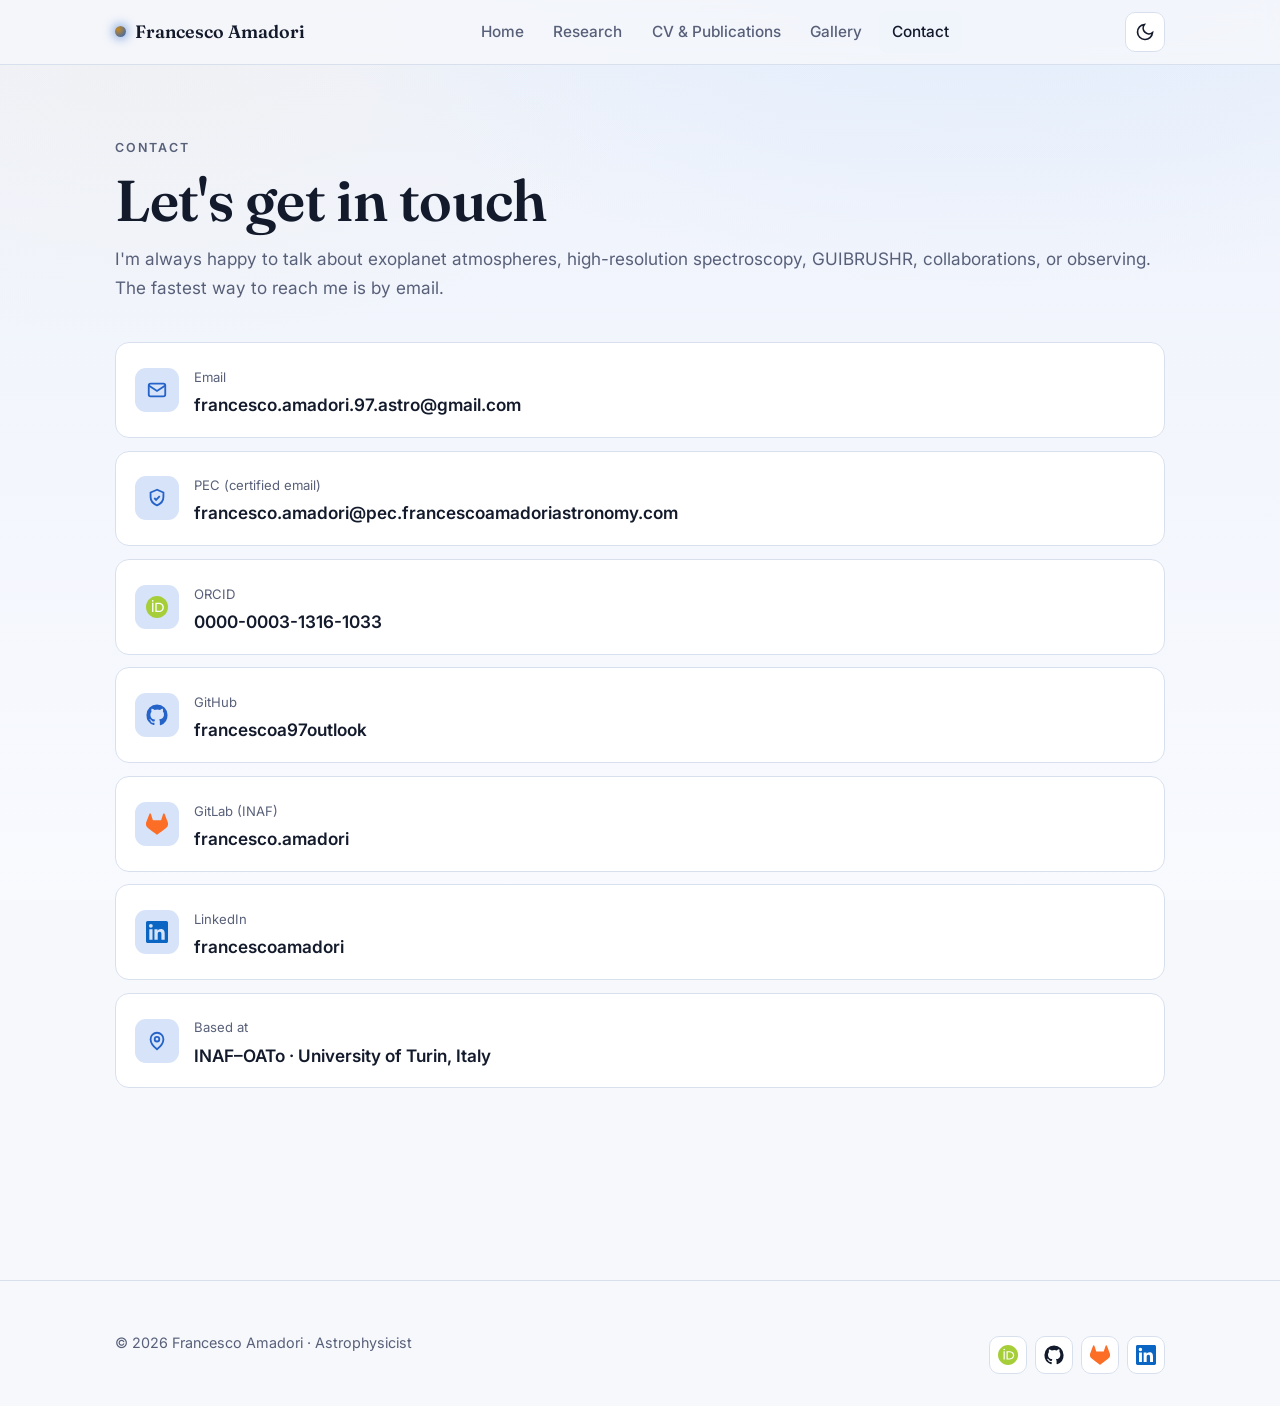
==== contact.html @ 899333a4 "First commit" ====
<!DOCTYPE html>
<html lang="en" data-theme="dark">
<head>
<meta charset="utf-8">
<meta name="viewport" content="width=device-width, initial-scale=1">
<title>Contact · Francesco Amadori</title>
<meta name="description" content="Get in touch with Francesco Amadori: email, PEC, ORCID, GitHub, GitLab and LinkedIn.">
<link rel="canonical" href="https://www.francescoamadoriastronomy.com/contact.html">
<meta property="og:type" content="website">
<meta property="og:title" content="Contact · Francesco Amadori">
<meta property="og:description" content="Email, PEC, ORCID, GitHub, GitLab and LinkedIn.">
<meta property="og:image" content="https://www.francescoamadoriastronomy.com/assets/img/Profilo1.jpeg">
<link rel="icon" href="favicon.svg" type="image/svg+xml">
<link rel="preconnect" href="https://fonts.googleapis.com">
<link rel="preconnect" href="https://fonts.gstatic.com" crossorigin>
<link href="https://fonts.googleapis.com/css2?family=Fraunces:opsz,wght@9..144,500;9..144,600;9..144,700&family=Inter:wght@400;500;600;700&display=swap" rel="stylesheet">
<link rel="stylesheet" href="assets/css/styles.css">
</head>
<body>
<a class="skip-link" href="#main">Skip to content</a>

<header class="site-header">
  <div class="container nav">
    <a class="brand" href="index.html"><span class="dot" aria-hidden="true"></span>Francesco&nbsp;Amadori</a>
    <ul class="nav-links" id="nav-links">
      <li><a href="index.html">Home</a></li>
      <li><a href="research.html">Research</a></li>
      <li><a href="cv.html">CV &amp; Publications</a></li>
      <li><a href="gallery.html">Gallery</a></li>
      <li><a href="contact.html" aria-current="page">Contact</a></li>
    </ul>
    <div class="nav-actions">
      <button class="icon-btn theme-toggle" type="button" aria-label="Toggle light/dark theme" aria-pressed="false">
        <svg class="sun" viewBox="0 0 24 24" fill="none" stroke="currentColor" stroke-width="2" aria-hidden="true"><circle cx="12" cy="12" r="4"/><path d="M12 2v2M12 20v2M2 12h2M20 12h2M5 5l1.5 1.5M17.5 17.5L19 19M19 5l-1.5 1.5M6.5 17.5L5 19"/></svg>
        <svg class="moon" viewBox="0 0 24 24" fill="none" stroke="currentColor" stroke-width="2" aria-hidden="true"><path d="M21 12.8A9 9 0 1 1 11.2 3a7 7 0 0 0 9.8 9.8z"/></svg>
      </button>
      <button class="icon-btn nav-toggle" id="nav-toggle" type="button" aria-label="Open menu" aria-expanded="false" aria-controls="nav-links">
        <svg viewBox="0 0 24 24" fill="none" stroke="currentColor" stroke-width="2" aria-hidden="true"><path d="M3 6h18M3 12h18M3 18h18"/></svg>
      </button>
    </div>
  </div>
</header>

<main id="main">
  <section class="page-hero">
    <div class="container">
      <p class="eyebrow">Contact</p>
      <h1>Let's get in touch</h1>
      <p>I'm always happy to talk about exoplanet atmospheres, high-resolution spectroscopy, GUIBRUSHR, collaborations, or observing. The fastest way to reach me is by email.</p>
    </div>
  </section>

  <section class="section" style="padding-top:0;">
    <div class="container">
      <div class="contact-grid">
        <a class="contact-card" href="mailto:francesco.amadori.97.astro@gmail.com">
          <span class="ic" aria-hidden="true"><svg viewBox="0 0 24 24" fill="none" stroke="currentColor" stroke-width="2"><rect x="3" y="5" width="18" height="14" rx="2"/><path d="m3 7 9 6 9-6"/></svg></span>
          <span><span class="label">Email</span><br><span class="val">francesco.amadori.97.astro@gmail.com</span></span>
        </a>
        <a class="contact-card" href="mailto:francesco.amadori@pec.francescoamadoriastronomy.com">
          <span class="ic" aria-hidden="true"><svg viewBox="0 0 24 24" fill="none" stroke="currentColor" stroke-width="2"><path d="M12 3 5 6v5c0 4.5 3 7.5 7 9 4-1.5 7-4.5 7-9V6l-7-3z"/><path d="m9 12 2 2 4-4"/></svg></span>
          <span><span class="label">PEC (certified email)</span><br><span class="val">francesco.amadori@pec.francescoamadoriastronomy.com</span></span>
        </a>
        <a class="contact-card" href="https://orcid.org/0000-0003-1316-1033" target="_blank" rel="noopener">
          <span class="ic" aria-hidden="true"><svg viewBox="0 0 256 256" aria-hidden="true"><path fill="#A6CE39" d="M256 128c0 70.7-57.3 128-128 128S0 198.7 0 128 57.3 0 128 0s128 57.3 128 128z"/><path fill="#fff" d="M86.3 186.2H70.9V79.1h15.4v107.1z"/><path fill="#fff" d="M108.9 79.1h41.6c39.6 0 57 28.3 57 53.6 0 27.5-21.5 53.6-56.8 53.6h-41.8V79.1zm15.4 93.3h24.5c34.9 0 42.9-26.5 42.9-39.7 0-21.5-13.7-39.7-43.7-39.7h-23.7v79.4z"/><path fill="#fff" d="M88.7 56.8c0 5.5-4.5 10.1-10.1 10.1-5.6 0-10.1-4.6-10.1-10.1 0-5.6 4.5-10.1 10.1-10.1 5.6 0 10.1 4.5 10.1 10.1z"/></svg></span>
          <span><span class="label">ORCID</span><br><span class="val">0000-0003-1316-1033</span></span>
        </a>
        <a class="contact-card" href="https://github.com/francescoa97outlook" target="_blank" rel="noopener">
          <span class="ic" aria-hidden="true"><svg viewBox="0 0 24 24" fill="currentColor"><path d="M12 .5A11.5 11.5 0 0 0 .5 12 11.5 11.5 0 0 0 8.4 23c.6.1.8-.3.8-.6v-2c-3.2.7-3.9-1.4-3.9-1.4-.5-1.3-1.3-1.7-1.3-1.7-1-.7.1-.7.1-.7 1.2.1 1.8 1.2 1.8 1.2 1 1.8 2.8 1.3 3.5 1 .1-.8.4-1.3.7-1.6-2.6-.3-5.3-1.3-5.3-5.7 0-1.3.5-2.3 1.2-3.1-.1-.3-.5-1.5.1-3.1 0 0 1-.3 3.3 1.2a11.4 11.4 0 0 1 6 0C17.3 4.8 18.3 5.1 18.3 5.1c.6 1.6.2 2.8.1 3.1.8.8 1.2 1.8 1.2 3.1 0 4.4-2.7 5.4-5.3 5.7.4.4.8 1.1.8 2.2v3.3c0 .3.2.7.8.6A11.5 11.5 0 0 0 23.5 12 11.5 11.5 0 0 0 12 .5z"/></svg></span>
          <span><span class="label">GitHub</span><br><span class="val">francescoa97outlook</span></span>
        </a>
        <a class="contact-card" href="https://www.ict.inaf.it/gitlab/francesco.amadori" target="_blank" rel="noopener">
          <span class="ic" aria-hidden="true"><svg viewBox="0 0 24 24" fill="#FC6D26" aria-hidden="true"><path d="m23.6004 9.5927-.0337-.0862L20.3.9814a.851.851 0 0 0-.3362-.405.8748.8748 0 0 0-.9997.0539.8748.8748 0 0 0-.29.4399l-2.2055 6.748H7.5375l-2.2057-6.748a.8573.8573 0 0 0-.29-.4412.8748.8748 0 0 0-.9997-.0537.8585.8585 0 0 0-.3362.4049L.4332 9.5015l-.0325.0862a6.0657 6.0657 0 0 0 2.0119 7.0105l.0113.0087.03.0213 4.976 3.7264 2.462 1.8633 1.4995 1.1321a1.0085 1.0085 0 0 0 1.2197 0l1.4995-1.1321 2.462-1.8633 5.006-3.7489.0125-.01a6.0682 6.0682 0 0 0 2.0094-7.003z"/></svg></span>
          <span><span class="label">GitLab (INAF)</span><br><span class="val">francesco.amadori</span></span>
        </a>
        <a class="contact-card" href="https://it.linkedin.com/in/francesco-amadori-42a773160" target="_blank" rel="noopener">
          <span class="ic" aria-hidden="true"><svg viewBox="0 0 24 24" fill="#0A66C2"><path d="M20.4 20.4h-3.6v-5.6c0-1.3 0-3-1.9-3s-2.1 1.4-2.1 2.9v5.7H9.2V9h3.4v1.6h.1c.5-.9 1.7-1.9 3.4-1.9 3.6 0 4.3 2.4 4.3 5.5v6.2zM5.3 7.4a2.1 2.1 0 1 1 0-4.2 2.1 2.1 0 0 1 0 4.2zM7.1 20.4H3.6V9h3.5v11.4zM22.2 0H1.8C.8 0 0 .8 0 1.7v20.6c0 .9.8 1.7 1.8 1.7h20.4c1 0 1.8-.8 1.8-1.7V1.7C24 .8 23.2 0 22.2 0z"/></svg></span>
          <span><span class="label">LinkedIn</span><br><span class="val">francescoamadori</span></span>
        </a>
        <div class="contact-card">
          <span class="ic" aria-hidden="true"><svg viewBox="0 0 24 24" fill="none" stroke="currentColor" stroke-width="2"><path d="M12 21s-7-5.5-7-11a7 7 0 0 1 14 0c0 5.5-7 11-7 11z"/><circle cx="12" cy="10" r="2.5"/></svg></span>
          <span><span class="label">Based at</span><br><span class="val">INAF–OATo · University of Turin, Italy</span></span>
        </div>
      </div>
    </div>
  </section>
</main>

<footer class="site-footer">
  <div class="container footer-inner">
    <small>&copy; <span id="year">2026</span> Francesco Amadori · Astrophysicist</small>
    <nav class="socials" aria-label="Profiles">
      <a href="https://orcid.org/0000-0003-1316-1033" target="_blank" rel="noopener" aria-label="ORCID"><svg viewBox="0 0 256 256" aria-hidden="true"><path fill="#A6CE39" d="M256 128c0 70.7-57.3 128-128 128S0 198.7 0 128 57.3 0 128 0s128 57.3 128 128z"/><path fill="#fff" d="M86.3 186.2H70.9V79.1h15.4v107.1z"/><path fill="#fff" d="M108.9 79.1h41.6c39.6 0 57 28.3 57 53.6 0 27.5-21.5 53.6-56.8 53.6h-41.8V79.1zm15.4 93.3h24.5c34.9 0 42.9-26.5 42.9-39.7 0-21.5-13.7-39.7-43.7-39.7h-23.7v79.4z"/><path fill="#fff" d="M88.7 56.8c0 5.5-4.5 10.1-10.1 10.1-5.6 0-10.1-4.6-10.1-10.1 0-5.6 4.5-10.1 10.1-10.1 5.6 0 10.1 4.5 10.1 10.1z"/></svg></a>
      <a href="https://github.com/francescoa97outlook" target="_blank" rel="noopener" aria-label="GitHub"><svg viewBox="0 0 24 24" fill="currentColor" aria-hidden="true"><path d="M12 .5A11.5 11.5 0 0 0 .5 12 11.5 11.5 0 0 0 8.4 23c.6.1.8-.3.8-.6v-2c-3.2.7-3.9-1.4-3.9-1.4-.5-1.3-1.3-1.7-1.3-1.7-1-.7.1-.7.1-.7 1.2.1 1.8 1.2 1.8 1.2 1 1.8 2.8 1.3 3.5 1 .1-.8.4-1.3.7-1.6-2.6-.3-5.3-1.3-5.3-5.7 0-1.3.5-2.3 1.2-3.1-.1-.3-.5-1.5.1-3.1 0 0 1-.3 3.3 1.2a11.4 11.4 0 0 1 6 0C17.3 4.8 18.3 5.1 18.3 5.1c.6 1.6.2 2.8.1 3.1.8.8 1.2 1.8 1.2 3.1 0 4.4-2.7 5.4-5.3 5.7.4.4.8 1.1.8 2.2v3.3c0 .3.2.7.8.6A11.5 11.5 0 0 0 23.5 12 11.5 11.5 0 0 0 12 .5z"/></svg></a>
      <a href="https://www.ict.inaf.it/gitlab/francesco.amadori" target="_blank" rel="noopener" aria-label="GitLab"><svg viewBox="0 0 24 24" fill="#FC6D26" aria-hidden="true"><path d="m23.6004 9.5927-.0337-.0862L20.3.9814a.851.851 0 0 0-.3362-.405.8748.8748 0 0 0-.9997.0539.8748.8748 0 0 0-.29.4399l-2.2055 6.748H7.5375l-2.2057-6.748a.8573.8573 0 0 0-.29-.4412.8748.8748 0 0 0-.9997-.0537.8585.8585 0 0 0-.3362.4049L.4332 9.5015l-.0325.0862a6.0657 6.0657 0 0 0 2.0119 7.0105l.0113.0087.03.0213 4.976 3.7264 2.462 1.8633 1.4995 1.1321a1.0085 1.0085 0 0 0 1.2197 0l1.4995-1.1321 2.462-1.8633 5.006-3.7489.0125-.01a6.0682 6.0682 0 0 0 2.0094-7.003z"/></svg></a>
      <a href="https://it.linkedin.com/in/francesco-amadori-42a773160" target="_blank" rel="noopener" aria-label="LinkedIn"><svg viewBox="0 0 24 24" fill="#0A66C2" aria-hidden="true"><path d="M20.4 20.4h-3.6v-5.6c0-1.3 0-3-1.9-3s-2.1 1.4-2.1 2.9v5.7H9.2V9h3.4v1.6h.1c.5-.9 1.7-1.9 3.4-1.9 3.6 0 4.3 2.4 4.3 5.5v6.2zM5.3 7.4a2.1 2.1 0 1 1 0-4.2 2.1 2.1 0 0 1 0 4.2zM7.1 20.4H3.6V9h3.5v11.4zM22.2 0H1.8C.8 0 0 .8 0 1.7v20.6c0 .9.8 1.7 1.8 1.7h20.4c1 0 1.8-.8 1.8-1.7V1.7C24 .8 23.2 0 22.2 0z"/></svg></a>
    </nav>
  </div>
</footer>

<script src="assets/js/main.js" defer></script>
</body>
</html>
---- assets/css/styles.css ----
/* =========================================================================
   Francesco Amadori — personal research site
   Single stylesheet. Design tokens + base + components. Mobile-first.
   Dark "deep space" theme by default; optional light theme via [data-theme].
   ========================================================================= */

/* ---------- Design tokens ---------- */
:root {
  /* Dark (default) */
  --bg: #0b1020;
  --bg-grad-1: #0d1226;
  --bg-grad-2: #090d1a;
  --surface: #141a2e;
  --surface-2: #1b2238;
  --border: #283150;
  --text: #e6e9f2;
  --muted: #9aa3b8;
  --accent: #5eb1ff;        /* stellar blue */
  --accent-strong: #8cc6ff;
  --accent-2: #ffd27d;      /* warm starlight */
  --danger: #ff8a8a;
  --ring: rgba(94, 177, 255, 0.55);

  /* Type */
  --font-head: "Fraunces", Georgia, "Times New Roman", serif;
  --font-body: "Inter", system-ui, -apple-system, "Segoe UI", Roboto, sans-serif;

  /* Spacing / sizing */
  --maxw: 1120px;
  --prose: 70ch;
  --radius: 14px;
  --radius-sm: 9px;
  --shadow: 0 10px 30px rgba(0, 0, 0, 0.35);
  --shadow-soft: 0 4px 18px rgba(0, 0, 0, 0.25);
  --gutter: clamp(1.1rem, 4vw, 2.2rem);
  --section-y: clamp(3rem, 8vw, 6rem);

  color-scheme: dark;
}

[data-theme="light"] {
  --bg: #f6f8fc;
  --bg-grad-1: #eef2fb;
  --bg-grad-2: #f8fafe;
  --surface: #ffffff;
  --surface-2: #f0f4fb;
  --border: #d8e0ee;
  --text: #131a2b;
  --muted: #586079;
  --accent: #2563c9;
  --accent-strong: #1d4ea3;
  --accent-2: #c7891f;
  --danger: #c0392b;
  --ring: rgba(37, 99, 201, 0.45);
  --shadow: 0 10px 30px rgba(28, 40, 80, 0.12);
  --shadow-soft: 0 4px 18px rgba(28, 40, 80, 0.08);
  color-scheme: light;
}

/* ---------- Reset / base ---------- */
*, *::before, *::after { box-sizing: border-box; }
* { margin: 0; }

html { scroll-behavior: smooth; -webkit-text-size-adjust: 100%; }
@media (prefers-reduced-motion: reduce) {
  html { scroll-behavior: auto; }
  *, *::before, *::after {
    animation-duration: 0.001ms !important;
    animation-iteration-count: 1 !important;
    transition-duration: 0.001ms !important;
  }
}

body {
  font-family: var(--font-body);
  color: var(--text);
  background: var(--bg);
  line-height: 1.7;
  font-size: clamp(1rem, 0.96rem + 0.2vw, 1.075rem);
  -webkit-font-smoothing: antialiased;
  text-rendering: optimizeLegibility;
  min-height: 100vh;
  overflow-x: hidden;
}

/* Subtle star-field backdrop (cheap, no canvas) */
body::before {
  content: "";
  position: fixed;
  inset: 0;
  z-index: -2;
  background:
    radial-gradient(1200px 600px at 78% -8%, rgba(94,177,255,0.10), transparent 60%),
    radial-gradient(900px 500px at 12% 8%, rgba(255,210,125,0.06), transparent 55%),
    linear-gradient(180deg, var(--bg-grad-1), var(--bg-grad-2));
}
body::after {
  content: "";
  position: fixed;
  inset: 0;
  z-index: -1;
  pointer-events: none;
  opacity: 0.5;
  background-image:
    radial-gradient(1.4px 1.4px at 20% 30%, rgba(255,255,255,0.55), transparent),
    radial-gradient(1.2px 1.2px at 70% 20%, rgba(255,255,255,0.40), transparent),
    radial-gradient(1.6px 1.6px at 40% 70%, rgba(255,255,255,0.35), transparent),
    radial-gradient(1.1px 1.1px at 85% 60%, rgba(255,255,255,0.45), transparent),
    radial-gradient(1.3px 1.3px at 55% 45%, rgba(255,255,255,0.30), transparent),
    radial-gradient(1.2px 1.2px at 10% 80%, rgba(255,255,255,0.35), transparent);
  background-repeat: no-repeat;
}
[data-theme="light"] body::after { opacity: 0; }

img, video { max-width: 100%; height: auto; display: block; }

a { color: var(--accent); text-decoration: none; transition: color 0.18s ease; }
a:hover { color: var(--accent-2); }

h1, h2, h3, h4 { font-family: var(--font-head); font-weight: 600; line-height: 1.15; letter-spacing: -0.01em; }
h1 { font-size: clamp(2.1rem, 1.4rem + 3.4vw, 3.6rem); }
h2 { font-size: clamp(1.6rem, 1.2rem + 1.8vw, 2.4rem); }
h3 { font-size: clamp(1.2rem, 1.05rem + 0.8vw, 1.5rem); }
p { color: var(--text); }
strong { color: var(--text); font-weight: 600; }

/* ---------- Accessibility helpers ---------- */
:focus-visible {
  outline: 3px solid var(--ring);
  outline-offset: 2px;
  border-radius: 4px;
}
.skip-link {
  position: absolute;
  left: 50%;
  transform: translateX(-50%) translateY(-130%);
  top: 0.5rem;
  background: var(--accent);
  color: #001022;
  padding: 0.55rem 1rem;
  border-radius: 8px;
  font-weight: 600;
  z-index: 1000;
  transition: transform 0.18s ease;
}
.skip-link:focus { transform: translateX(-50%) translateY(0); color: #001022; }
.visually-hidden {
  position: absolute !important;
  width: 1px; height: 1px;
  padding: 0; margin: -1px;
  overflow: hidden; clip: rect(0 0 0 0);
  white-space: nowrap; border: 0;
}

/* ---------- Layout ---------- */
.container { width: 100%; max-width: var(--maxw); margin-inline: auto; padding-inline: var(--gutter); }
.section { padding-block: var(--section-y); }
.prose { max-width: none; }
.prose p + p { margin-top: 1.05rem; }

.eyebrow {
  font-family: var(--font-body);
  text-transform: uppercase;
  letter-spacing: 0.16em;
  font-size: 0.78rem;
  font-weight: 600;
  color: var(--accent);
  margin-bottom: 0.6rem;
}
.section-title { margin-bottom: 0.4rem; }
.section-lead { color: var(--muted); margin-top: 0.5rem; }

/* ---------- Header / nav ---------- */
.site-header {
  position: sticky;
  top: 0;
  z-index: 100;
  backdrop-filter: blur(10px);
  background: color-mix(in oklab, var(--bg) 78%, transparent);
  border-bottom: 1px solid var(--border);
}
.nav {
  display: flex;
  align-items: center;
  justify-content: space-between;
  gap: 1rem;
  min-height: 64px;
}
.brand {
  font-family: var(--font-head);
  font-weight: 600;
  font-size: 1.12rem;
  color: var(--text);
  display: inline-flex;
  align-items: center;
  gap: 0.55rem;
}
.brand:hover { color: var(--text); }
.brand .dot {
  width: 11px; height: 11px; border-radius: 50%;
  background: radial-gradient(circle at 30% 30%, var(--accent-2), var(--accent));
  box-shadow: 0 0 12px var(--accent);
  flex: none;
}
.nav-links { display: flex; align-items: center; gap: 0.25rem; list-style: none; padding: 0; }
.nav-links a {
  color: var(--muted);
  font-weight: 500;
  font-size: 0.96rem;
  padding: 0.5rem 0.8rem;
  border-radius: 8px;
  display: inline-block;
}
.nav-links a:hover { color: var(--text); background: var(--surface); }
.nav-links a[aria-current="page"] { color: var(--text); background: var(--surface-2); }
.nav-actions { display: flex; align-items: center; gap: 0.4rem; }

.icon-btn {
  display: inline-grid;
  place-items: center;
  width: 40px; height: 40px;
  border-radius: 10px;
  border: 1px solid var(--border);
  background: var(--surface);
  color: var(--text);
  cursor: pointer;
  transition: background 0.18s ease, border-color 0.18s ease;
}
.icon-btn:hover { background: var(--surface-2); border-color: var(--accent); }
.icon-btn svg { width: 20px; height: 20px; }
.theme-toggle .moon { display: none; }
[data-theme="light"] .theme-toggle .sun { display: none; }
[data-theme="light"] .theme-toggle .moon { display: block; }

.nav-toggle { display: none; }

@media (max-width: 820px) {
  .nav-toggle { display: inline-grid; }
  .nav-links {
    position: absolute;
    inset: 64px 0 auto 0;
    flex-direction: column;
    align-items: stretch;
    gap: 0.15rem;
    background: var(--surface);
    border-bottom: 1px solid var(--border);
    padding: 0.6rem var(--gutter) 1rem;
    box-shadow: var(--shadow);
    transform: translateY(-12px);
    opacity: 0;
    pointer-events: none;
    transition: opacity 0.2s ease, transform 0.2s ease;
  }
  .nav-links.open { transform: translateY(0); opacity: 1; pointer-events: auto; }
  .nav-links a { padding: 0.75rem 0.8rem; font-size: 1.02rem; }
}

/* ---------- Buttons ---------- */
.btn {
  display: inline-flex;
  align-items: center;
  gap: 0.5rem;
  font-weight: 600;
  font-size: 0.96rem;
  padding: 0.72rem 1.15rem;
  border-radius: 999px;
  border: 1px solid transparent;
  cursor: pointer;
  transition: transform 0.15s ease, box-shadow 0.2s ease, background 0.2s ease, border-color 0.2s ease;
}
.btn:active { transform: translateY(1px); }
.btn-primary {
  background: linear-gradient(180deg, var(--accent-strong), var(--accent));
  color: #03152e;
  box-shadow: 0 8px 24px rgba(94, 177, 255, 0.30);
}
.btn-primary:hover { color: #03152e; box-shadow: 0 10px 30px rgba(94, 177, 255, 0.45); }
.btn-ghost {
  background: var(--surface);
  border-color: var(--border);
  color: var(--text);
}
.btn-ghost:hover { border-color: var(--accent); color: var(--text); }

/* ---------- Hero ---------- */
.hero { padding-block: clamp(3rem, 7vw, 5.5rem) clamp(2rem, 5vw, 3.5rem); }
.hero-grid {
  display: grid;
  grid-template-columns: 1.5fr 1fr;
  gap: clamp(1.5rem, 5vw, 3.5rem);
  align-items: center;
}
.hero h1 { margin-bottom: 0.3rem; }
.hero .tagline { font-family: var(--font-head); font-weight: 500; font-size: clamp(1.35rem, 0.9rem + 1.7vw, 2rem); line-height: 1.2; color: var(--text); margin-bottom: 0.7rem; }
.hero .role { color: var(--accent); font-weight: 600; font-size: 1.1rem; }
.hero .hook { color: var(--muted); font-size: 1.12rem; margin-top: 1rem; }
.hero-cta { display: flex; flex-wrap: wrap; gap: 0.75rem; margin-top: 1.6rem; }

.portrait {
  position: relative;
  justify-self: center;
  width: min(320px, 80vw);
  aspect-ratio: 1;
  border-radius: 50%;
  padding: 6px;
  background: conic-gradient(from 200deg, var(--accent), var(--accent-2), var(--accent));
  box-shadow: var(--shadow);
}
.portrait img { width: 100%; height: 100%; object-fit: cover; border-radius: 50%; }

.socials { display: flex; gap: 0.5rem; margin-top: 1.4rem; flex-wrap: wrap; }
.socials a {
  display: inline-grid; place-items: center;
  width: 42px; height: 42px;
  border-radius: 10px;
  border: 1px solid var(--border);
  background: var(--surface);
  color: var(--text);
}
.socials a:hover { border-color: var(--accent); color: var(--accent); transform: translateY(-2px); }
.socials svg { width: 20px; height: 20px; }

@media (max-width: 760px) {
  .hero-grid { grid-template-columns: 1fr; text-align: center; }
  .hero .hook { margin-inline: auto; }
  .hero-cta, .socials { justify-content: center; }
  .portrait { order: -1; }
}

/* ---------- Cards / grids ---------- */
.card {
  background: var(--surface);
  border: 1px solid var(--border);
  border-radius: var(--radius);
  padding: clamp(1.2rem, 3vw, 1.8rem);
  box-shadow: var(--shadow-soft);
}
.card h3 { margin-bottom: 0.5rem; }
.card p { color: var(--muted); }

.grid { display: grid; gap: clamp(1rem, 2.5vw, 1.5rem); }
.grid-2 { grid-template-columns: repeat(2, 1fr); }
.grid-3 { grid-template-columns: repeat(3, 1fr); }
@media (max-width: 860px) { .grid-3 { grid-template-columns: 1fr; } .grid-2 { grid-template-columns: 1fr; } }

/* Highlights strip */
.highlights {
  display: grid;
  grid-template-columns: repeat(auto-fit, minmax(200px, 1fr));
  gap: 1rem;
  margin-top: 1.5rem;
}
.highlight {
  background: var(--surface);
  border: 1px solid var(--border);
  border-left: 3px solid var(--accent);
  border-radius: var(--radius-sm);
  padding: 1rem 1.1rem;
}
.highlight .k { font-family: var(--font-head); font-size: 1.05rem; color: var(--text); }
.highlight .v { color: var(--muted); font-size: 0.92rem; }

/* ---------- Imagery: photo backgrounds ---------- */
/* faint starfield behind the home hero (works in both themes) */
.hero { position: relative; isolation: isolate; }
.hero::before {
  content: ""; position: absolute; inset: 0; z-index: -1; pointer-events: none;
  background: var(--hero-media, none) center/cover no-repeat;
  opacity: 0.20;
  -webkit-mask-image: linear-gradient(180deg, #000 45%, transparent 96%);
          mask-image: linear-gradient(180deg, #000 45%, transparent 96%);
}
[data-theme="light"] .hero::before { opacity: 0.10; }

/* dark photo tile: an image background with a fixed dark overlay + light text,
   so it reads as an intentional photo card in both light and dark themes */
.media-bg {
  position: relative; overflow: hidden;
  background:
    linear-gradient(180deg, rgba(8,12,24,0.50), rgba(8,12,24,0.82)),
    var(--media) center/cover no-repeat;
  color: #eef2fb;
}
.media-bg h2, .media-bg h3, .media-bg .k { color: #ffffff; }
.media-bg p, .media-bg .v, .media-bg li, .media-bg .text-muted, .media-bg .section-lead { color: #d7deec; }
.media-bg a { color: var(--accent-strong); }
.media-bg .badge { background: rgba(255,255,255,0.16); color: #fff; }

/* full-width image band (e.g. Observations) */
.band {
  position: relative; border-radius: var(--radius); border: 1px solid var(--border);
  padding: clamp(1.4rem, 4vw, 2.4rem); overflow: hidden;
  background:
    linear-gradient(180deg, rgba(8,12,24,0.55), rgba(8,12,24,0.84)),
    var(--media) center/cover no-repeat;
  color: #eef2fb;
}
.band h2 { color: #ffffff; }
.band p, .band .prose p { color: #d7deec; }
.band strong { color: #ffffff; }
.band a { color: var(--accent-strong); }
.media-credit { display: block; margin-top: 0.7rem; font-size: 0.72rem; color: rgba(231,238,250,0.7); }
.credits-line { width: 100%; margin-top: 0.6rem; font-size: 0.72rem; color: var(--muted); line-height: 1.55; }

/* Feature block (icon + text) */
.feature { display: flex; gap: 0.9rem; align-items: flex-start; }
.feature .ic {
  flex: none; width: 44px; height: 44px; border-radius: 11px;
  display: grid; place-items: center;
  background: color-mix(in oklab, var(--accent) 18%, var(--surface));
  color: var(--accent); border: 1px solid var(--border);
}
.feature .ic svg { width: 22px; height: 22px; }
.feature h3 { font-size: 1.15rem; }
.feature p { color: var(--muted); margin-top: 0.25rem; }

/* ---------- Tags / chips ---------- */
.tags { display: flex; flex-wrap: wrap; gap: 0.45rem; margin-top: 0.6rem; }
.tag {
  font-size: 0.82rem;
  font-weight: 500;
  padding: 0.3rem 0.7rem;
  border-radius: 999px;
  background: var(--surface-2);
  border: 1px solid var(--border);
  color: var(--muted);
}
.tag.accent { color: var(--accent); border-color: color-mix(in oklab, var(--accent) 40%, var(--border)); }

/* ---------- Page header band ---------- */
.page-hero { padding-block: clamp(2.5rem, 6vw, 4.5rem) clamp(1.5rem, 4vw, 2.5rem); }
.page-hero h1 { margin-bottom: 0.6rem; }
.page-hero p { color: var(--muted); }

/* ---------- CV: in-page nav + timeline + lists ---------- */
.subnav {
  position: sticky; top: 64px; z-index: 50;
  display: flex; flex-wrap: wrap; gap: 0.3rem;
  padding: 0.6rem 0;
  background: color-mix(in oklab, var(--bg) 82%, transparent);
  backdrop-filter: blur(8px);
  border-bottom: 1px solid var(--border);
}
.subnav a {
  font-size: 0.88rem; font-weight: 500; color: var(--muted);
  padding: 0.35rem 0.7rem; border-radius: 8px;
}
.subnav a:hover { color: var(--text); background: var(--surface); }

.cv-section { padding-block: clamp(2rem, 5vw, 3rem); border-top: 1px solid var(--border); }
.cv-section:first-of-type { border-top: 0; }
.cv-section > h2 { margin-bottom: 1.3rem; }

.timeline { display: grid; gap: 1.1rem; }
.entry {
  display: grid;
  grid-template-columns: 190px 1fr;
  gap: 1.2rem;
  padding: 1.1rem 1.2rem;
  background: var(--surface);
  border: 1px solid var(--border);
  border-radius: var(--radius);
}
.entry .when { color: var(--accent); font-weight: 600; font-size: 0.9rem; }
.entry .where { color: var(--muted); font-size: 0.88rem; margin-top: 0.2rem; }
.entry h3 { font-size: 1.18rem; }
.entry .org { color: var(--muted); font-weight: 500; margin-top: 0.15rem; }
.entry p { color: var(--muted); margin-top: 0.5rem; font-size: 0.97rem; }
.entry ul { color: var(--muted); margin-top: 0.5rem; padding-left: 1.1rem; font-size: 0.95rem; }
.entry ul li { margin-top: 0.25rem; }
.entry .grade { display: inline-block; margin-top: 0.4rem; font-size: 0.85rem; color: var(--accent-2); font-weight: 600; }
@media (max-width: 680px) { .entry { grid-template-columns: 1fr; gap: 0.5rem; } }

/* Contribution badges */
.badge {
  display: inline-block;
  font-size: 0.72rem; font-weight: 700; letter-spacing: 0.04em;
  text-transform: uppercase;
  padding: 0.18rem 0.55rem; border-radius: 999px; margin-left: 0.4rem;
  vertical-align: middle;
}
.badge.talk { background: color-mix(in oklab, var(--accent) 22%, var(--surface)); color: var(--accent-strong); }
.badge.poster { background: color-mix(in oklab, var(--accent-2) 24%, var(--surface)); color: var(--accent-2); }
.badge.attend { background: var(--surface-2); color: var(--muted); }

/* Skills bars */
.skills-grid { display: grid; grid-template-columns: repeat(auto-fit, minmax(240px, 1fr)); gap: 0.8rem 1.6rem; }
.skill { display: grid; gap: 0.3rem; }
.skill .row { display: flex; justify-content: space-between; font-size: 0.92rem; }
.skill .row .lvl { color: var(--muted); }
.bar { height: 8px; border-radius: 999px; background: var(--surface-2); overflow: hidden; border: 1px solid var(--border); }
.bar > span { display: block; height: 100%; border-radius: 999px; background: linear-gradient(90deg, var(--accent), var(--accent-2)); }

/* ---------- Publications ---------- */
.pub-group { margin-top: 1.5rem; }
.pub-group h3 { color: var(--muted); font-family: var(--font-body); text-transform: uppercase; letter-spacing: 0.1em; font-size: 0.82rem; font-weight: 700; margin-bottom: 0.8rem; }
.pub-list { display: grid; gap: 0.8rem; list-style: none; padding: 0; }
.pub {
  background: var(--surface);
  border: 1px solid var(--border);
  border-radius: var(--radius);
  padding: 1.05rem 1.2rem;
  border-left: 3px solid var(--border);
}
.pub.first { border-left-color: var(--accent-2); }
.pub .pub-title { font-family: var(--font-head); font-size: 1.08rem; color: var(--text); display: block; }
.pub .pub-authors { color: var(--muted); font-size: 0.92rem; margin-top: 0.3rem; }
.pub .pub-authors .me { color: var(--text); font-weight: 700; }
.pub .pub-meta { display: flex; flex-wrap: wrap; gap: 0.5rem 0.9rem; align-items: center; margin-top: 0.55rem; font-size: 0.88rem; }
.pub .venue { color: var(--accent); font-weight: 600; }
.pub .role-pill {
  font-size: 0.72rem; font-weight: 700; text-transform: uppercase; letter-spacing: 0.04em;
  padding: 0.15rem 0.5rem; border-radius: 999px;
  background: var(--surface-2); color: var(--muted); border: 1px solid var(--border);
}
.pub .role-pill.first { background: color-mix(in oklab, var(--accent-2) 22%, var(--surface)); color: var(--accent-2); }
.pub .doi { color: var(--muted); }

/* ---------- Gallery ---------- */
.gallery-cat { margin-top: clamp(1.8rem, 4vw, 2.6rem); }
.gallery-cat h2 { font-size: 1.4rem; margin-bottom: 0.9rem; }
.masonry { columns: 3 240px; column-gap: 0.9rem; }
.masonry .shot { break-inside: avoid; margin-bottom: 0.9rem; }
.shot button {
  display: block; width: 100%; padding: 0; border: 1px solid var(--border);
  background: var(--surface); border-radius: var(--radius-sm); overflow: hidden;
  cursor: zoom-in; transition: transform 0.2s ease, border-color 0.2s ease, box-shadow 0.2s ease;
}
.shot button:hover { transform: translateY(-3px); border-color: var(--accent); box-shadow: var(--shadow-soft); }
.shot img, .shot video { width: 100%; display: block; background: var(--surface-2); }

/* Lightbox */
.lightbox {
  position: fixed; inset: 0; z-index: 1000;
  display: none;
  place-items: center;
  background: rgba(4, 7, 16, 0.92);
  padding: clamp(1rem, 4vw, 3rem);
}
.lightbox.open { display: grid; }
.lightbox figure { margin: 0; max-width: min(1100px, 96vw); max-height: 92vh; display: grid; gap: 0.6rem; }
.lightbox img, .lightbox video { max-width: 100%; max-height: 84vh; object-fit: contain; border-radius: 8px; margin-inline: auto; }
.lightbox figcaption { color: var(--muted); text-align: center; font-size: 0.92rem; }
.lb-close, .lb-prev, .lb-next {
  position: fixed; z-index: 1001;
  width: 48px; height: 48px; border-radius: 50%;
  border: 1px solid rgba(255,255,255,0.2);
  background: rgba(20, 26, 46, 0.8); color: #fff;
  display: grid; place-items: center; cursor: pointer;
}
.lb-close { top: 1rem; right: 1rem; }
.lb-prev { left: 1rem; top: 50%; transform: translateY(-50%); }
.lb-next { right: 1rem; top: 50%; transform: translateY(-50%); }
.lb-close:hover, .lb-prev:hover, .lb-next:hover { border-color: var(--accent); color: var(--accent); }
.lb-close svg, .lb-prev svg, .lb-next svg { width: 24px; height: 24px; }

/* ---------- Contact ---------- */
.contact-grid { display: grid; grid-template-columns: 1fr; gap: 0.8rem; }
.contact-card {
  display: flex; gap: 0.9rem; align-items: center;
  background: var(--surface); border: 1px solid var(--border);
  border-radius: var(--radius); padding: 1.1rem 1.2rem;
}
.contact-card:hover { border-color: var(--accent); }
.contact-card .ic { flex: none; width: 44px; height: 44px; border-radius: 11px; display: grid; place-items: center; background: color-mix(in oklab, var(--accent) 18%, var(--surface)); color: var(--accent); }
.contact-card .ic svg { width: 22px; height: 22px; }
.contact-card .label { color: var(--muted); font-size: 0.82rem; }
.contact-card .val { color: var(--text); font-weight: 600; word-break: break-word; }

/* ---------- Footer ---------- */
.site-footer {
  border-top: 1px solid var(--border);
  margin-top: var(--section-y);
  padding-block: 2rem;
  color: var(--muted);
}
.footer-inner { display: flex; flex-wrap: wrap; gap: 1rem; justify-content: space-between; align-items: center; }
.footer-inner .socials a { width: 38px; height: 38px; }
.footer-inner small { color: var(--muted); }

/* ---------- Scroll reveal ---------- */
.reveal { opacity: 0; transform: translateY(18px); transition: opacity 0.6s ease, transform 0.6s ease; }
.reveal.in { opacity: 1; transform: none; }
@media (prefers-reduced-motion: reduce) { .reveal { opacity: 1; transform: none; } }

/* ---------- Utilities ---------- */
.text-muted { color: var(--muted); }
.mt-1 { margin-top: 0.5rem; } .mt-2 { margin-top: 1rem; } .mt-3 { margin-top: 1.5rem; } .mt-4 { margin-top: 2rem; }
.center { text-align: center; }
.divider { height: 1px; background: var(--border); border: 0; margin-block: 1.5rem; }
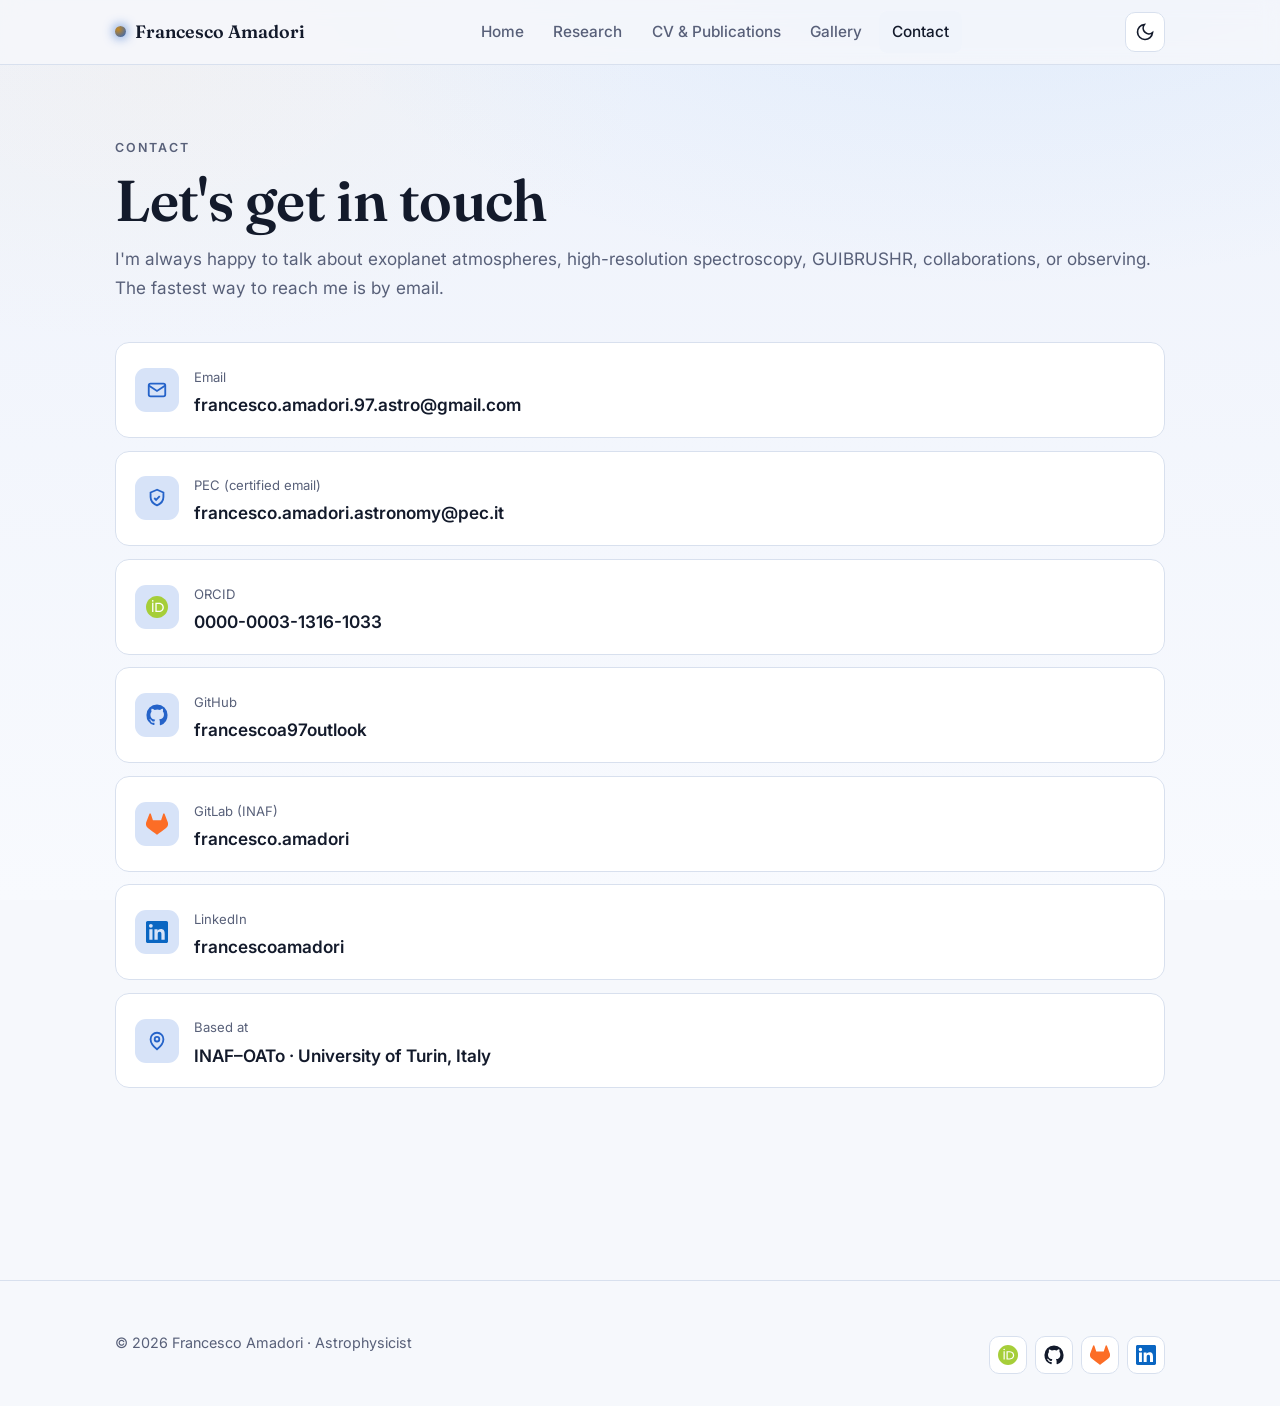
==== commit 21812fe6: "cv update" ====
--- a/contact.html
+++ b/contact.html
@@ -57,9 +57,9 @@
           <span class="ic" aria-hidden="true"><svg viewBox="0 0 24 24" fill="none" stroke="currentColor" stroke-width="2"><rect x="3" y="5" width="18" height="14" rx="2"/><path d="m3 7 9 6 9-6"/></svg></span>
           <span><span class="label">Email</span><br><span class="val">francesco.amadori.97.astro@gmail.com</span></span>
         </a>
-        <a class="contact-card" href="mailto:francesco.amadori@pec.francescoamadoriastronomy.com">
+        <a class="contact-card" href="mailto:francesco.amadori.astronomy@pec.it">
           <span class="ic" aria-hidden="true"><svg viewBox="0 0 24 24" fill="none" stroke="currentColor" stroke-width="2"><path d="M12 3 5 6v5c0 4.5 3 7.5 7 9 4-1.5 7-4.5 7-9V6l-7-3z"/><path d="m9 12 2 2 4-4"/></svg></span>
-          <span><span class="label">PEC (certified email)</span><br><span class="val">francesco.amadori@pec.francescoamadoriastronomy.com</span></span>
+          <span><span class="label">PEC (certified email)</span><br><span class="val">francesco.amadori.astronomy@pec.it</span></span>
         </a>
         <a class="contact-card" href="https://orcid.org/0000-0003-1316-1033" target="_blank" rel="noopener">
           <span class="ic" aria-hidden="true"><svg viewBox="0 0 256 256" aria-hidden="true"><path fill="#A6CE39" d="M256 128c0 70.7-57.3 128-128 128S0 198.7 0 128 57.3 0 128 0s128 57.3 128 128z"/><path fill="#fff" d="M86.3 186.2H70.9V79.1h15.4v107.1z"/><path fill="#fff" d="M108.9 79.1h41.6c39.6 0 57 28.3 57 53.6 0 27.5-21.5 53.6-56.8 53.6h-41.8V79.1zm15.4 93.3h24.5c34.9 0 42.9-26.5 42.9-39.7 0-21.5-13.7-39.7-43.7-39.7h-23.7v79.4z"/><path fill="#fff" d="M88.7 56.8c0 5.5-4.5 10.1-10.1 10.1-5.6 0-10.1-4.6-10.1-10.1 0-5.6 4.5-10.1 10.1-10.1 5.6 0 10.1 4.5 10.1 10.1z"/></svg></span>
